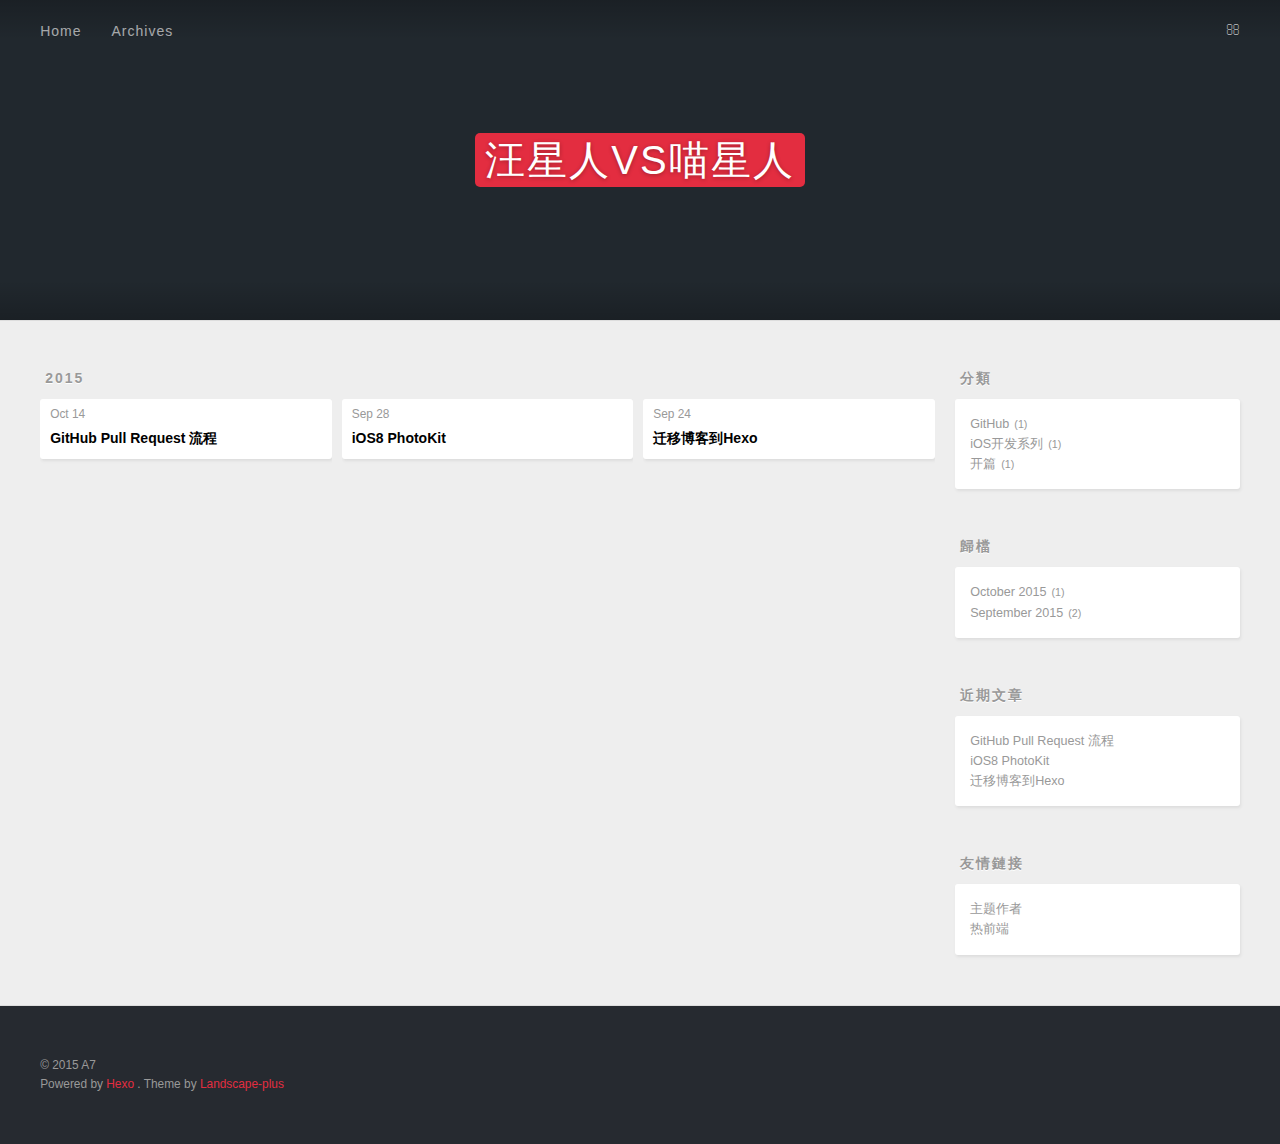
==== archives/index.html @ 498a6b26 "Site updated: 2015-10-22 16:50:09" ====
<!DOCTYPE html>
<html>
<head>
  <meta charset="utf-8">
  
  <title>Archives | 汪星人VS喵星人</title>
  <meta name="viewport" content="width=device-width, initial-scale=1, maximum-scale=1">
  <meta name="description">
<meta property="og:type" content="website">
<meta property="og:title" content="汪星人VS喵星人">
<meta property="og:url" content="http://dogvscat.github.io/archives/index.html">
<meta property="og:site_name" content="汪星人VS喵星人">
<meta property="og:description">
<meta name="twitter:card" content="summary">
<meta name="twitter:title" content="汪星人VS喵星人">
<meta name="twitter:description">
  
    <link rel="alternative" href="/atom.xml" title="汪星人VS喵星人" type="application/atom+xml">
  
  
    <link rel="icon" href="/favicon.png">
  
  <link rel="stylesheet" href="/css/style.css" type="text/css">
  <link href="//fonts.useso.com/css?family=Source+Code+Pro" rel="stylesheet" type="text/css">
  <!--[if lt IE 9]><script src="//cdnjs.cloudflare.com/ajax/libs/html5shiv/3.7/html5shiv.min.js"></script><![endif]-->
  
</head>
<body>
<div id="container">
  <div id="wrap">
    <header id="header">
  <div id="banner"></div>
  <div id="header-outer" class="outer">
    <div id="header-title" class="inner">
      <h1 id="logo-wrap">
        <a href="/" id="logo">汪星人VS喵星人</a>
      </h1>
      
    </div>
    <div id="header-inner" class="inner">
      <nav id="main-nav">
        <a id="main-nav-toggle" class="nav-icon"></a>
        
          <a class="main-nav-link" href="/">Home</a>
        
          <a class="main-nav-link" href="/archives">Archives</a>
        
      </nav>
      <nav id="sub-nav">
        
          <a id="nav-rss-link" class="nav-icon" href="/atom.xml" title="RSS Feed"></a>
        
        <a id="nav-search-btn" class="nav-icon" title="Search"></a>
      </nav>
      <div id="search-form-wrap">
        <form action="http://www.baidu.com/baidu" method="get" accept-charset="utf-8" class="search-form">
          <input type="search" name="word" maxlength="20" class="search-form-input" placeholder="Search">
          <input type="submit" value="" class="search-form-submit">
          <input name=tn type=hidden value="bds">
          <input name=cl type=hidden value="3">
          <input name=ct type=hidden value="2097152">
          <input type="hidden" name="si" value="dogvscat.github.io">
        </form>
      </div>
    </div>
  </div>
</header>
    <div class="outer">
      <section id="main">
  
  
    
    
      
      
      <section class="archives-wrap">
        <div class="archive-year-wrap">
          <a href="/archives/2015" class="archive-year">2015</a>
        </div>
        <div class="archives">
    
    <article class="archive-article archive-type-post">
  <div class="archive-article-inner">
    <header class="archive-article-header">
      <a href="/2015/10/14/github_pull-request_流程/" class="archive-article-date">
  <time datetime="2015-10-14T11:45:00.000Z" itemprop="datePublished">Oct 14</time>
</a>
      
  
    <h1 itemprop="name">
      <a class="archive-article-title" href="/2015/10/14/github_pull-request_流程/">GitHub Pull Request 流程</a>
    </h1>
  

    </header>
  </div>
</article>
  
    
    
    <article class="archive-article archive-type-post">
  <div class="archive-article-inner">
    <header class="archive-article-header">
      <a href="/2015/09/28/iOS8 PhotoKit/" class="archive-article-date">
  <time datetime="2015-09-28T11:04:28.000Z" itemprop="datePublished">Sep 28</time>
</a>
      
  
    <h1 itemprop="name">
      <a class="archive-article-title" href="/2015/09/28/iOS8 PhotoKit/">iOS8 PhotoKit</a>
    </h1>
  

    </header>
  </div>
</article>
  
    
    
    <article class="archive-article archive-type-post">
  <div class="archive-article-inner">
    <header class="archive-article-header">
      <a href="/2015/09/24/迁移博客到Hexo/" class="archive-article-date">
  <time datetime="2015-09-24T11:04:28.000Z" itemprop="datePublished">Sep 24</time>
</a>
      
  
    <h1 itemprop="name">
      <a class="archive-article-title" href="/2015/09/24/迁移博客到Hexo/">迁移博客到Hexo</a>
    </h1>
  

    </header>
  </div>
</article>
  
  
    </div></section>
  
</section>
      
      <aside id="sidebar">
  
    
  <div class="widget-wrap">
    <h3 class="widget-title">分類</h3>
    <div class="widget">
      <ul class="category-list"><li class="category-list-item"><a class="category-list-link" href="/categories/GitHub/">GitHub</a><span class="category-list-count">1</span></li><li class="category-list-item"><a class="category-list-link" href="/categories/iOS开发系列/">iOS开发系列</a><span class="category-list-count">1</span></li><li class="category-list-item"><a class="category-list-link" href="/categories/开篇/">开篇</a><span class="category-list-count">1</span></li></ul>
    </div>
  </div>

  
    
  
    
  
    
  <div class="widget-wrap">
    <h3 class="widget-title">歸檔</h3>
    <div class="widget">
      <ul class="archive-list"><li class="archive-list-item"><a class="archive-list-link" href="/archives/2015/10/">October 2015</a><span class="archive-list-count">1</span></li><li class="archive-list-item"><a class="archive-list-link" href="/archives/2015/09/">September 2015</a><span class="archive-list-count">2</span></li></ul>
    </div>
  </div>

  
    
  <div class="widget-wrap">
    <h3 class="widget-title">近期文章</h3>
    <div class="widget">
      <ul>
        
          <li>
            <a href="/2015/10/14/github_pull-request_流程/">GitHub Pull Request 流程</a>
          </li>
        
          <li>
            <a href="/2015/09/28/iOS8 PhotoKit/">iOS8 PhotoKit</a>
          </li>
        
          <li>
            <a href="/2015/09/24/迁移博客到Hexo/">迁移博客到Hexo</a>
          </li>
        
      </ul>
    </div>
  </div>

  
    
  <div class="widget-wrap">
    <h3 class="widget-title">友情鏈接</h3>
    <div class="widget">
      <ul>
        
          <li>
            <a href="http://xiguabaobao.com" target="_blank">主题作者</a>
          </li>
        
          <li>
            <a href="http://reqianduan.com" target="_blank">热前端</a>
          </li>
        
      </ul>
    </div>
  </div>

  
</aside>
      
    </div>
    <footer id="footer">
  
  <div class="outer">
    <div id="footer-info" class="inner">
      &copy; 2015 A7<br>
      Powered by <a href="http://hexo.io/" target="_blank">Hexo</a>
      .
      Theme by <a href="https://github.com/xiangming/landscape-plus" target="_blank">Landscape-plus</a>
    </div>
  </div>
</footer>
  </div>
  <nav id="mobile-nav">
  
    <a href="/" class="mobile-nav-link">Home</a>
  
    <a href="/archives" class="mobile-nav-link">Archives</a>
  
</nav>
  <!-- totop start -->
<div id="totop">
<a title="返回頂部"><img src="/img/scrollup.png"/></a>
</div>

<!-- totop end -->

<!-- 多说公共js代码 start -->
<script type="text/javascript">
var duoshuoQuery = {short_name:"A7"};
  (function() {
    var ds = document.createElement('script');
    ds.type = 'text/javascript';ds.async = true;
    ds.src = (document.location.protocol == 'https:' ? 'https:' : 'http:') + '//static.duoshuo.com/embed.js';
    ds.charset = 'UTF-8';
    (document.getElementsByTagName('head')[0]
     || document.getElementsByTagName('body')[0]).appendChild(ds);
  })();
  </script>
<!-- 多说公共js代码 end -->


<!-- 百度分享 start -->

<div id="article-share-box" class="article-share-box">
  <div id="bdshare" class="bdsharebuttonbox article-share-links">
    <a class="article-share-weibo" data-cmd="tsina" title="分享到新浪微博"></a>
    <a class="article-share-weixin" data-cmd="weixin" title="分享到微信"></a>
    <a class="article-share-qq" data-cmd="sqq" title="分享到QQ"></a>
    <a class="article-share-renren" data-cmd="renren" title="分享到人人网"></a>
    <a class="article-share-more" data-cmd="more" title="更多"></a>
  </div>
</div>
<script>
  function SetShareData(cmd, config) {
    if (shareDataTitle && shareDataUrl) {
      config.bdText = shareDataTitle;
      config.bdUrl = shareDataUrl;
    }
    return config;
  }
  window._bd_share_config={
    "common":{onBeforeClick: SetShareData},
    "share":{"bdCustomStyle":"/css/bdshare.css"}
  };
  with(document)0[(getElementsByTagName('head')[0]||body).appendChild(createElement('script')).src='http://bdimg.share.baidu.com/static/api/js/share.js?cdnversion='+~(-new Date()/36e5)];
</script>

<!-- 百度分享 end -->

<script src="//cdnjs.cloudflare.com/ajax/libs/jquery/1.11.1/jquery.min.js"></script>




<script src="/js/script.js" type="text/javascript"></script>

</div>
</body>
</html>
---- css/style.css ----
body {
  zoom: 1;
  width: 100%;
}
body:before,
body:after {
  content: "";
  display: table;
}
body:after {
  clear: both;
}
html,
body,
div,
span,
applet,
object,
iframe,
h1,
h2,
h3,
h4,
h5,
h6,
p,
blockquote,
pre,
a,
abbr,
acronym,
address,
big,
cite,
code,
del,
dfn,
em,
img,
ins,
kbd,
q,
s,
samp,
small,
strike,
strong,
sub,
sup,
tt,
var,
dl,
dt,
dd,
ol,
ul,
li,
fieldset,
form,
label,
legend,
table,
caption,
tbody,
tfoot,
thead,
tr,
th,
td {
  margin: 0;
  padding: 0;
  border: 0;
  outline: 0;
  font-weight: inherit;
  font-style: inherit;
  font-family: inherit;
  font-size: 100%;
  vertical-align: baseline;
}
body {
  line-height: 1;
  color: #000;
  background: #fff;
}
ol,
ul {
  list-style: none;
}
table {
  border-collapse: separate;
  border-spacing: 0;
  vertical-align: middle;
}
caption,
th,
td {
  text-align: left;
  font-weight: normal;
  vertical-align: middle;
}
a img {
  border: none;
}
input,
button {
  margin: 0;
  padding: 0;
}
input::-moz-focus-inner,
button::-moz-focus-inner {
  border: 0;
  padding: 0;
}
@font-face {
  font-family: FontAwesome;
  font-style: normal;
  font-weight: normal;
  src: url("http://libs.useso.com/js/font-awesome/4.2.0/fonts/fontawesome-webfont.eot?v=#4.0.3");
  src: url("http://libs.useso.com/js/font-awesome/4.2.0/fonts/fontawesome-webfont.eot?#iefix&v=#4.0.3") format("embedded-opentype"), url("http://libs.useso.com/js/font-awesome/4.2.0/fonts/fontawesome-webfont.woff?v=#4.0.3") format("woff"), url("http://libs.useso.com/js/font-awesome/4.2.0/fonts/fontawesome-webfont.ttf?v=#4.0.3") format("truetype"), url("http://libs.useso.com/js/font-awesome/4.2.0/fonts/fontawesome-webfont.svg#fontawesomeregular?v=#4.0.3") format("svg");
}
html,
body,
#container {
  height: 100%;
}
body {
  background: #eee;
  font: 14px/1.6em "微软雅黑", "Microsoft Yahei", "Droid Sans", Helvetica Neue, Helvetica, Arial, sans-serif;
  -webkit-text-size-adjust: 100%;
}
.outer {
  zoom: 1;
  max-width: 1220px;
  margin: 0 auto;
  padding: 0 10px;
}
.outer:before,
.outer:after {
  content: "";
  display: table;
}
.outer:after {
  clear: both;
}
.inner {
  display: inline;
  float: left;
  width: 98.33333333333333%;
  margin: 0 0.833333333333333%;
}
.left,
.alignleft {
  float: left;
}
.right,
.alignright {
  float: right;
}
.clear {
  clear: both;
}
#container {
  position: relative;
}
.mobile-nav-on {
  overflow: hidden;
}
#wrap {
  height: 100%;
  width: 100%;
  position: absolute;
  top: 0;
  left: 0;
  -webkit-transition: 0.2s ease-out;
  -moz-transition: 0.2s ease-out;
  -o-transition: 0.2s ease-out;
  -ms-transition: 0.2s ease-out;
  transition: 0.2s ease-out;
  z-index: 1;
  background: #eee;
}
.mobile-nav-on #wrap {
  left: 280px;
}
@media screen and (min-width: 768px) {
  #main {
    display: inline;
    float: left;
    width: 73.33333333333333%;
    margin: 0 0.833333333333333%;
  }
}
.article-date,
.article-category-link,
.archive-year,
.widget-title {
  text-decoration: none;
  text-transform: uppercase;
  letter-spacing: 2px;
  color: #999;
  margin-bottom: 1em;
  margin-left: 5px;
  line-height: 1em;
  text-shadow: 0 1px #fff;
  font-weight: bold;
}
.article-inner,
.archive-article-inner {
  background: #fff;
  -webkit-box-shadow: 1px 2px 3px #ddd;
  box-shadow: 1px 2px 3px #ddd;
  -webkit-border-radius: 3px;
  border-radius: 3px;
}
.article-entry h1,
.widget h1,
.article-entry h2,
.widget h2,
.article-entry h3,
.widget h3,
.article-entry h4,
.widget h4,
.article-entry h5,
.widget h5,
.article-entry h6,
.widget h6 {
  font-weight: bold;
  color: #000;
  font-family: "Droid Serif", Georgia, Serif;
}
.article-entry h1 a,
.widget h1 a,
.article-entry h2 a,
.widget h2 a,
.article-entry h3 a,
.widget h3 a,
.article-entry h4 a,
.widget h4 a,
.article-entry h5 a,
.widget h5 a,
.article-entry h6 a,
.widget h6 a {
  color: #000;
  text-decoration: none;
}
.article-entry h1 a:hover,
.widget h1 a:hover,
.article-entry h2 a:hover,
.widget h2 a:hover,
.article-entry h3 a:hover,
.widget h3 a:hover,
.article-entry h4 a:hover,
.widget h4 a:hover,
.article-entry h5 a:hover,
.widget h5 a:hover,
.article-entry h6 a:hover,
.widget h6 a:hover {
  color: #e32d40;
}
.article-entry h2,
.widget h2,
.article-entry h3,
.widget h3,
.article-entry h4,
.widget h4,
.article-entry h5,
.widget h5,
.article-entry h6,
.widget h6 {
  font-weight: 600;
  margin-bottom: 10px;
}
.article-entry h1,
.widget h1 {
  font-size: 2em;
}
.article-entry h2,
.widget h2 {
  font-size: 1.5em;
}
.article-entry h3,
.widget h3 {
  font-size: 1.3em;
}
.article-entry h4,
.widget h4 {
  font-size: 1.2em;
}
.article-entry h5,
.widget h5 {
  font-size: 1em;
}
.article-entry h6,
.widget h6 {
  font-size: 1em;
  color: #999;
}
.article-entry hr,
.widget hr {
  border: 1px dashed #ddd;
}
.article-entry strong,
.widget strong {
  font-weight: bold;
}
.article-entry em,
.widget em,
.article-entry cite,
.widget cite {
  font-style: italic;
}
.article-entry sup,
.widget sup,
.article-entry sub,
.widget sub {
  font-size: 0.75em;
  line-height: 0;
  position: relative;
  vertical-align: baseline;
}
.article-entry sup,
.widget sup {
  top: -0.5em;
}
.article-entry sub,
.widget sub {
  bottom: -0.2em;
}
.article-entry small,
.widget small {
  font-size: 0.85em;
}
.article-entry acronym,
.widget acronym,
.article-entry abbr,
.widget abbr {
  border-bottom: 1px dotted;
}
.article-entry ul,
.widget ul,
.article-entry ol,
.widget ol,
.article-entry dl,
.widget dl {
  margin: 0 20px;
  line-height: 1.6em;
}
.article-entry ul ul,
.widget ul ul,
.article-entry ol ul,
.widget ol ul,
.article-entry ul ol,
.widget ul ol,
.article-entry ol ol,
.widget ol ol {
  margin-top: 0;
  margin-bottom: 0;
}
.article-entry ul,
.widget ul {
  list-style: disc;
}
.article-entry ol,
.widget ol {
  list-style: decimal;
}
.article-entry dt,
.widget dt {
  font-weight: bold;
}
#header {
  height: 320px;
  position: relative;
  border-bottom: 1px solid #ddd;
}
#header:before,
#header:after {
  content: "";
  position: absolute;
  left: 0;
  right: 0;
  height: 40px;
}
#header:before {
  top: 0;
  background: -webkit-linear-gradient(rgba(0,0,0,0.2), transparent);
  background: -moz-linear-gradient(rgba(0,0,0,0.2), transparent);
  background: -o-linear-gradient(rgba(0,0,0,0.2), transparent);
  background: -ms-linear-gradient(rgba(0,0,0,0.2), transparent);
  background: linear-gradient(rgba(0,0,0,0.2), transparent);
}
#header:after {
  bottom: 0;
  background: -webkit-linear-gradient(transparent, rgba(0,0,0,0.2));
  background: -moz-linear-gradient(transparent, rgba(0,0,0,0.2));
  background: -o-linear-gradient(transparent, rgba(0,0,0,0.2));
  background: -ms-linear-gradient(transparent, rgba(0,0,0,0.2));
  background: linear-gradient(transparent, rgba(0,0,0,0.2));
}
#header-outer {
  height: 100%;
  position: relative;
}
#header-inner {
  position: relative;
  overflow: hidden;
}
#banner {
  position: absolute;
  top: 0;
  left: 0;
  width: 100%;
  height: 100%;
  background: #21282e;
  -webkit-background-size: cover;
  -moz-background-size: cover;
  background-size: cover;
  z-index: -1;
}
#header-title {
  text-align: center;
  height: 40px;
  position: absolute;
  top: 50%;
  left: 0;
  margin-top: -20px;
}
#logo,
#subtitle {
  text-decoration: none;
  color: #fff;
  font-weight: 300;
  text-shadow: 0 1px 4px rgba(0,0,0,0.3);
}
#logo {
  font-size: 40px;
  line-height: 40px;
  letter-spacing: 2px;
  background: #e32d40;
  padding: 5px 10px;
  -webkit-border-radius: 5px;
  border-radius: 5px;
}
#subtitle {
  font-size: 16px;
  line-height: 16px;
  letter-spacing: 1px;
  color: #687e91;
}
#subtitle-wrap {
  margin-top: 16px;
}
#main-nav {
  float: left;
  margin-left: -15px;
}
.nav-icon,
.main-nav-link {
  float: left;
  color: #fff;
  opacity: 0.6;
  -ms-filter: "progid:DXImageTransform.Microsoft.Alpha(Opacity=60)";
  filter: alpha(opacity=60);
  text-decoration: none;
  text-shadow: 0 1px rgba(0,0,0,0.2);
  -webkit-transition: opacity 0.2s;
  -moz-transition: opacity 0.2s;
  -o-transition: opacity 0.2s;
  -ms-transition: opacity 0.2s;
  transition: opacity 0.2s;
  display: block;
  padding: 20px 15px;
}
.nav-icon:hover,
.main-nav-link:hover {
  opacity: 1;
  -ms-filter: none;
  filter: none;
}
.nav-icon {
  font-family: FontAwesome;
  text-align: center;
  font-size: 14px;
  width: 14px;
  height: 14px;
  padding: 20px 15px;
  position: relative;
  cursor: pointer;
}
.main-nav-link {
  font-weight: 300;
  letter-spacing: 1px;
}
@media screen and (max-width: 479px) {
  .main-nav-link {
    display: none;
  }
}
#main-nav-toggle {
  display: none;
}
#main-nav-toggle:before {
  content: "\f0c9";
}
@media screen and (max-width: 479px) {
  #main-nav-toggle {
    display: block;
  }
}
#sub-nav {
  float: right;
  margin-right: -15px;
}
#nav-rss-link:before {
  content: "\f09e";
}
#nav-search-btn:before {
  content: "\f002";
}
#search-form-wrap {
  position: absolute;
  top: 15px;
  width: 150px;
  height: 30px;
  right: -150px;
  opacity: 0;
  -ms-filter: "progid:DXImageTransform.Microsoft.Alpha(Opacity=0)";
  filter: alpha(opacity=0);
  -webkit-transition: 0.2s ease-out;
  -moz-transition: 0.2s ease-out;
  -o-transition: 0.2s ease-out;
  -ms-transition: 0.2s ease-out;
  transition: 0.2s ease-out;
}
#search-form-wrap.on {
  opacity: 1;
  -ms-filter: none;
  filter: none;
  right: 0;
}
@media screen and (max-width: 479px) {
  #search-form-wrap {
    width: 100%;
    right: -100%;
  }
}
.search-form {
  position: absolute;
  top: 0;
  left: 0;
  right: 0;
  background: #fff;
  padding: 5px 15px;
  -webkit-border-radius: 15px;
  border-radius: 15px;
  -webkit-box-shadow: 0 0 10px rgba(0,0,0,0.3);
  box-shadow: 0 0 10px rgba(0,0,0,0.3);
}
.search-form-input {
  border: none;
  background: none;
  color: #000;
  width: 100%;
  font: 13px "微软雅黑", "Microsoft Yahei", "Droid Sans", Helvetica Neue, Helvetica, Arial, sans-serif;
  outline: none;
}
.search-form-input::-webkit-search-results-decoration,
.search-form-input::-webkit-search-cancel-button {
  -webkit-appearance: none;
}
.search-form-submit {
  position: absolute;
  top: 50%;
  right: 10px;
  margin-top: -7px;
  font: 13px FontAwesome;
  border: none;
  background: none;
  color: #bbb;
  cursor: pointer;
}
.search-form-submit:hover,
.search-form-submit:focus {
  color: #777;
}
.article {
  margin: 50px 0;
}
.article-inner {
  overflow: hidden;
}
.article-meta {
  zoom: 1;
}
.article-meta:before,
.article-meta:after {
  content: "";
  display: table;
}
.article-meta:after {
  clear: both;
}
.article-date {
  float: left;
}
.article-category {
  float: left;
  line-height: 1em;
  color: #ccc;
  text-shadow: 0 1px #fff;
  margin-left: 8px;
}
.article-category:before {
  content: "\2022";
}
.article-category-link {
  margin: 0 12px 1em;
}
.article-header {
  padding: 20px 20px 0;
}
.article-title {
  text-decoration: none;
  font-size: 2em;
  font-weight: bold;
  color: #000;
  line-height: 1.1em;
  -webkit-transition: color 0.2s;
  -moz-transition: color 0.2s;
  -o-transition: color 0.2s;
  -ms-transition: color 0.2s;
  transition: color 0.2s;
}
a.article-title:hover {
  color: #e32d40;
}
.article-entry {
  zoom: 1;
  color: #000;
  padding: 0 20px;
}
.article-entry:before,
.article-entry:after {
  content: "";
  display: table;
}
.article-entry:after {
  clear: both;
}
.article-entry p,
.article-entry table {
  line-height: 1.6em;
  margin: 1.6em 0;
}
.article-entry h1,
.article-entry h2,
.article-entry h3,
.article-entry h4,
.article-entry h5,
.article-entry h6 {
  font-weight: bold;
}
.article-entry h1,
.article-entry h2,
.article-entry h3,
.article-entry h4,
.article-entry h5,
.article-entry h6 {
  line-height: 1.1em;
  margin: 1.1em 0;
}
.article-entry a {
  color: #e32d40;
  text-decoration: none;
}
.article-entry a:hover {
  text-decoration: underline;
}
.article-entry ul,
.article-entry ol,
.article-entry dl {
  margin-top: 1.6em;
  margin-bottom: 1.6em;
}
.article-entry img,
.article-entry video {
  max-width: 100%;
  height: auto;
  display: block;
  margin: auto;
}
.article-entry iframe {
  border: none;
}
.article-entry table {
  width: 100%;
  border-collapse: collapse;
  border-spacing: 0;
}
.article-entry th {
  font-weight: bold;
  border-bottom: 3px solid #ddd;
  padding-bottom: 0.5em;
}
.article-entry td {
  border-bottom: 1px solid #ddd;
  padding: 10px 0;
}
.article-entry blockquote {
  font-family: "Droid Serif", Georgia, Serif;
  margin: 1.6em 0;
  padding: 0 0.8em;
  border-left: 4px solid #ddd;
  color: #777;
}
.article-entry blockquote footer {
  font-size: 14px;
  margin: 1.6em 0;
  font-family: "微软雅黑", "Microsoft Yahei", "Droid Sans", Helvetica Neue, Helvetica, Arial, sans-serif;
}
.article-entry blockquote footer cite:before {
  content: "—";
  padding: 0 0.5em;
}
.article-entry .pullquote {
  text-align: left;
  width: 45%;
  margin: 0;
}
.article-entry .pullquote.left {
  margin-left: 0.5em;
  margin-right: 1em;
}
.article-entry .pullquote.right {
  margin-right: 0.5em;
  margin-left: 1em;
}
.article-entry .caption {
  color: #999;
  display: block;
  font-size: 0.9em;
  margin-top: 0.5em;
  position: relative;
  text-align: center;
}
.article-entry .video-container {
  position: relative;
  padding-top: 56.25%;
  height: 0;
  overflow: hidden;
}
.article-entry .video-container iframe,
.article-entry .video-container object,
.article-entry .video-container embed {
  position: absolute;
  top: 0;
  left: 0;
  width: 100%;
  height: 100%;
  margin-top: 0;
}
.article-more-link a {
  display: inline-block;
  line-height: 1em;
  padding: 6px 15px;
  -webkit-border-radius: 15px;
  border-radius: 15px;
  background: #eee;
  color: #999;
  text-shadow: 0 1px #fff;
  text-decoration: none;
}
.article-more-link a:hover {
  background: #e32d40;
  color: #fff;
  text-decoration: none;
  text-shadow: 0 1px #c01a2b;
}
.article-footer {
  zoom: 1;
  font-size: 0.85em;
  line-height: 1.6em;
  border-top: 2px solid #ddd;
  padding-top: 1.6em;
  margin: 0 20px 20px;
}
.article-footer:before,
.article-footer:after {
  content: "";
  display: table;
}
.article-footer:after {
  clear: both;
}
.article-footer a {
  color: #999;
  text-decoration: none;
}
.article-footer a:hover {
  color: #000;
}
.article-tag-list-item {
  float: left;
  margin-right: 10px;
}
.article-tag-list-link:before {
  content: "#";
}
.article-comment-link {
  float: right;
}
.article-comment-link:before {
  content: "\f075";
  font-family: FontAwesome;
  padding-right: 8px;
}
.article-share-link {
  cursor: pointer;
  float: right;
  margin-left: 20px;
}
.article-share-link:before {
  content: "\f064";
  font-family: FontAwesome;
  padding-right: 6px;
}
#article-nav {
  zoom: 1;
  position: relative;
}
#article-nav:before,
#article-nav:after {
  content: "";
  display: table;
}
#article-nav:after {
  clear: both;
}
@media screen and (min-width: 768px) {
  #article-nav {
    margin: 50px 0;
  }
  #article-nav:before {
    width: 8px;
    height: 8px;
    position: absolute;
    top: 50%;
    left: 50%;
    margin-top: -4px;
    margin-left: -4px;
    content: "";
    -webkit-border-radius: 50%;
    border-radius: 50%;
    background: #ddd;
    -webkit-box-shadow: 0 1px 2px #fff;
    box-shadow: 0 1px 2px #fff;
  }
}
.article-nav-link-wrap {
  text-decoration: none;
  text-shadow: 0 1px #fff;
  color: #999;
  -webkit-box-sizing: border-box;
  -moz-box-sizing: border-box;
  box-sizing: border-box;
  margin-top: 50px;
  text-align: center;
  display: block;
}
.article-nav-link-wrap:hover {
  color: #000;
}
@media screen and (min-width: 768px) {
  .article-nav-link-wrap {
    width: 50%;
    margin-top: 0;
  }
}
@media screen and (min-width: 768px) {
  #article-nav-newer {
    float: left;
    text-align: right;
    padding-right: 20px;
  }
}
@media screen and (min-width: 768px) {
  #article-nav-older {
    float: right;
    text-align: left;
    padding-left: 20px;
  }
}
.article-nav-caption {
  text-transform: uppercase;
  letter-spacing: 2px;
  color: #ddd;
  line-height: 1em;
  font-weight: bold;
}
#article-nav-newer .article-nav-caption {
  margin-right: -2px;
}
.article-nav-title {
  font-size: 0.85em;
  line-height: 1.6em;
  margin-top: 0.5em;
}
.article-share-box {
  position: absolute;
  display: none;
  background: #fff;
  -webkit-box-shadow: 1px 2px 10px rgba(0,0,0,0.2);
  box-shadow: 1px 2px 10px rgba(0,0,0,0.2);
  -webkit-border-radius: 3px;
  border-radius: 3px;
  margin-left: -145px;
  overflow: hidden;
  z-index: 1;
}
.article-share-box.on {
  display: block;
}
.article-share-input {
  width: 100%;
  background: none;
  -webkit-box-sizing: border-box;
  -moz-box-sizing: border-box;
  box-sizing: border-box;
  font: 14px "微软雅黑", "Microsoft Yahei", "Droid Sans", Helvetica Neue, Helvetica, Arial, sans-serif;
  padding: 0 15px;
  color: #000;
  outline: none;
  border: 1px solid #ddd;
  -webkit-border-radius: 3px 3px 0 0;
  border-radius: 3px 3px 0 0;
  height: 36px;
  line-height: 36px;
}
.article-share-links {
  zoom: 1;
  background: #eee;
}
.article-share-links:before,
.article-share-links:after {
  content: "";
  display: table;
}
.article-share-links:after {
  clear: both;
}
.article-share-weibo,
.article-share-weixin,
.article-share-qq,
.article-share-renren,
.article-share-more,
.article-share-twitter,
.article-share-facebook,
.article-share-pinterest,
.article-share-google {
  width: 50px;
  height: 50px;
  display: block;
  float: left;
  position: relative;
  color: #999;
  text-shadow: 0 1px #fff;
  cursor: pointer;
}
.article-share-weibo:before,
.article-share-weixin:before,
.article-share-qq:before,
.article-share-renren:before,
.article-share-more:before,
.article-share-twitter:before,
.article-share-facebook:before,
.article-share-pinterest:before,
.article-share-google:before {
  font-size: 20px;
  font-family: FontAwesome;
  width: 20px;
  height: 20px;
  position: absolute;
  top: 50%;
  left: 50%;
  margin-top: -10px;
  margin-left: -10px;
  text-align: center;
}
.article-share-weibo:hover,
.article-share-weixin:hover,
.article-share-qq:hover,
.article-share-renren:hover,
.article-share-more:hover,
.article-share-twitter:hover,
.article-share-facebook:hover,
.article-share-pinterest:hover,
.article-share-google:hover {
  color: #fff;
}
.article-share-weibo:before {
  content: "\f18a";
}
.article-share-weibo:hover {
  background: #d44137;
  text-shadow: 0 1px #b02f26;
}
.article-share-weixin:before {
  content: "\f1d7";
}
.article-share-weixin:hover {
  background: #38ad5a;
  text-shadow: 0 1px #2d8a48;
}
.article-share-qq:before {
  content: "\f1d6";
}
.article-share-qq:hover {
  background: #39b2e2;
  text-shadow: 0 1px #1d96c5;
}
.article-share-renren:before {
  content: "\f18b";
}
.article-share-renren:hover {
  background: #105ba3;
  text-shadow: 0 1px #0d4982;
}
.article-share-more:before {
  content: "\f067";
}
.article-share-more:hover {
  background: #333;
  text-shadow: 0 1px #292929;
}
.article-share-twitter:before {
  content: "\f099";
}
.article-share-twitter:hover {
  background: #00aced;
  text-shadow: 0 1px #008abe;
}
.article-share-facebook:before {
  content: "\f09a";
}
.article-share-facebook:hover {
  background: #3b5998;
  text-shadow: 0 1px #2f477a;
}
.article-share-pinterest:before {
  content: "\f0d2";
}
.article-share-pinterest:hover {
  background: #cb2027;
  text-shadow: 0 1px #a21a1f;
}
.article-share-google:before {
  content: "\f0d5";
}
.article-share-google:hover {
  background: #dd4b39;
  text-shadow: 0 1px #be3221;
}
.article-gallery {
  background: #000;
  position: relative;
}
.article-gallery-photos {
  position: relative;
  overflow: hidden;
}
.article-gallery-img {
  display: none;
  max-width: 100%;
}
.article-gallery-img:first-child {
  display: block;
}
.article-gallery-img.loaded {
  position: absolute;
  display: block;
}
.article-gallery-img img {
  display: block;
  max-width: 100%;
  margin: 0 auto;
}
#comments {
  background: #fff;
  -webkit-box-shadow: 1px 2px 3px #ddd;
  box-shadow: 1px 2px 3px #ddd;
  padding: 20px;
  border: 1px solid #ddd;
  -webkit-border-radius: 3px;
  border-radius: 3px;
  margin: 50px 0;
}
#comments a {
  color: #e32d40;
}
.archives-wrap {
  margin: 50px 0;
}
.archives {
  zoom: 1;
}
.archives:before,
.archives:after {
  content: "";
  display: table;
}
.archives:after {
  clear: both;
}
.archive-year-wrap {
  margin-bottom: 1em;
  line-height: 1em;
}
.archives {
  -webkit-column-gap: 10px;
  -moz-column-gap: 10px;
  column-gap: 10px;
}
@media screen and (min-width: 480px) and (max-width: 767px) {
  .archives {
    -webkit-column-count: 2;
    -moz-column-count: 2;
    column-count: 2;
  }
}
@media screen and (min-width: 768px) {
  .archives {
    -webkit-column-count: 3;
    -moz-column-count: 3;
    column-count: 3;
  }
}
.archive-article {
  -webkit-column-break-inside: avoid;
  page-break-inside: avoid;
  overflow: hidden;
  break-inside: avoid-column;
}
.archive-article-inner {
  padding: 10px;
  margin-bottom: 15px;
}
.archive-article-title {
  text-decoration: none;
  font-weight: bold;
  color: #000;
  -webkit-transition: color 0.2s;
  -moz-transition: color 0.2s;
  -o-transition: color 0.2s;
  -ms-transition: color 0.2s;
  transition: color 0.2s;
  line-height: 1.6em;
}
.archive-article-title:hover {
  color: #e32d40;
}
.archive-article-footer {
  margin-top: 1em;
}
.archive-article-date {
  color: #999;
  text-decoration: none;
  font-size: 0.85em;
  line-height: 1em;
  margin-bottom: 0.5em;
  display: block;
}
#page-nav {
  zoom: 1;
  margin: 50px auto;
  background: #fff;
  -webkit-box-shadow: 1px 2px 3px #ddd;
  box-shadow: 1px 2px 3px #ddd;
  border: 1px solid #ddd;
  -webkit-border-radius: 3px;
  border-radius: 3px;
  text-align: center;
  color: #999;
  overflow: hidden;
}
#page-nav:before,
#page-nav:after {
  content: "";
  display: table;
}
#page-nav:after {
  clear: both;
}
#page-nav a,
#page-nav span {
  padding: 10px 20px;
  line-height: 1;
  height: 2ex;
}
#page-nav a {
  color: #999;
  text-decoration: none;
}
#page-nav a:hover {
  background: #999;
  color: #fff;
}
#page-nav .prev {
  float: left;
}
#page-nav .next {
  float: right;
}
#page-nav .page-number {
  display: inline-block;
}
@media screen and (max-width: 479px) {
  #page-nav .page-number {
    display: none;
  }
}
#page-nav .current {
  color: #000;
  font-weight: bold;
}
#page-nav .space {
  color: #ddd;
}
#footer {
  background: #262a30;
  padding: 50px 0;
  border-top: 1px solid #ddd;
  color: #999;
}
#footer a {
  color: #e32d40;
  text-decoration: none;
}
#footer a:hover {
  text-decoration: underline;
}
#footer-info {
  line-height: 1.6em;
  font-size: 0.85em;
}
.article-entry pre,
.article-entry .highlight {
  background: #272822;
  margin: 0 -20px;
  padding: 15px 20px;
  border-style: solid;
  border-color: #ddd;
  border-width: 1px 0;
  overflow: auto;
  color: #f8f8f2;
  line-height: 22.400000000000002px;
}
.article-entry .highlight .gutter pre,
.article-entry .gist .gist-file .gist-data .line-numbers {
  color: #666;
  font-size: 0.85em;
}
.article-entry pre,
.article-entry code {
  font-family: "Source Code Pro", Consolas, Monaco, Menlo, Consolas, monospace;
}
.article-entry code {
  background: #f0f0f0;
  text-shadow: 0 1px #fff;
  font-size: 0.85em;
  padding: 0 0.3em;
  border: 1px solid #dcdcdc;
  -webkit-border-radius: 3px;
  border-radius: 3px;
}
.article-entry pre code {
  background: none;
  text-shadow: none;
  padding: 0;
  border: none;
}
.article-entry .highlight pre {
  border: none;
  margin: 0;
  padding: 0;
}
.article-entry .highlight table {
  margin: 0;
  width: auto;
}
.article-entry .highlight td {
  border: none;
  padding: 0;
}
.article-entry .highlight figcaption {
  zoom: 1;
  font-size: 0.85em;
  color: #75715e;
  line-height: 1em;
  margin-bottom: 1em;
}
.article-entry .highlight figcaption:before,
.article-entry .highlight figcaption:after {
  content: "";
  display: table;
}
.article-entry .highlight figcaption:after {
  clear: both;
}
.article-entry .highlight figcaption a {
  float: right;
}
.article-entry .highlight .gutter pre {
  text-align: right;
  padding-right: 20px;
}
.article-entry .highlight .line {
  height: 22.400000000000002px;
}
.article-entry .gist {
  margin: 0 -20px;
  border-style: solid;
  border-color: #ddd;
  border-width: 1px 0;
  background: #272822;
  padding: 15px 20px 15px 0;
}
.article-entry .gist .gist-file {
  border: none;
  font-family: "Source Code Pro", Consolas, Monaco, Menlo, Consolas, monospace;
  margin: 0;
}
.article-entry .gist .gist-file .gist-data {
  background: none;
  border: none;
}
.article-entry .gist .gist-file .gist-data .line-numbers {
  background: none;
  border: none;
  padding: 0 20px 0 0;
}
.article-entry .gist .gist-file .gist-data .line-data {
  padding: 0 !important;
}
.article-entry .gist .gist-file .highlight {
  margin: 0;
  padding: 0;
  border: none;
}
.article-entry .gist .gist-file .gist-meta {
  background: #272822;
  color: #75715e;
  font: 0.85em "微软雅黑", "Microsoft Yahei", "Droid Sans", Helvetica Neue, Helvetica, Arial, sans-serif;
  text-shadow: 0 0;
  padding: 0;
  margin-top: 1em;
  margin-left: 20px;
}
.article-entry .gist .gist-file .gist-meta a {
  color: #e32d40;
  font-weight: normal;
}
.article-entry .gist .gist-file .gist-meta a:hover {
  text-decoration: underline;
}
pre .comment,
pre .preprocessor {
  color: #75715e;
}
pre .tag {
  color: #f8f8f2;
}
pre .title,
pre .variable,
pre .regexp,
pre .ruby .constant,
pre .xml .tag .title,
pre .xml .pi,
pre .xml .doctype,
pre .html .doctype,
pre .css .id,
pre .css .class,
pre .css .pseudo {
  color: #f92672;
}
pre .number,
pre .built_in,
pre .literal,
pre .constant {
  color: #ae81ff;
}
pre .params {
  color: #fd971f;
}
pre .class,
pre .ruby .class .title,
pre .css .rules .attribute,
pre .attribute {
  color: #a6e22e;
}
pre .string,
pre .value,
pre .inheritance,
pre .header,
pre .ruby .symbol,
pre .xml .cdata {
  color: #e6db74;
}
pre .css .hexcolor {
  color: #a1efe4;
}
pre .function,
pre .python .decorator,
pre .python .title,
pre .ruby .function .title,
pre .ruby .title .keyword,
pre .perl .sub,
pre .javascript .title,
pre .coffeescript .title {
  color: #66d9ef;
}
pre .keyword,
pre .javascript .function {
  color: #66d9ef;
}
@media screen and (max-width: 479px) {
  #mobile-nav {
    position: absolute;
    top: 0;
    left: 0;
    width: 280px;
    height: 100%;
    background: #191919;
    border-right: 1px solid #fff;
  }
}
@media screen and (max-width: 479px) {
  .mobile-nav-link {
    display: block;
    color: #999;
    text-decoration: none;
    padding: 15px 20px;
    font-weight: bold;
  }
  .mobile-nav-link:hover {
    color: #fff;
  }
}
#totop {
  position: fixed;
  display: none;
  z-index: 9999;
  bottom: 5em;
  right: 1em;
  cursor: pointer;
}
@media tabletmax {
  #totop {
    display: none !important;
  }
}
@media screen and (min-width: 768px) {
  #sidebar {
    display: inline;
    float: left;
    width: 23.333333333333332%;
    margin: 0 0.833333333333333%;
  }
}
.widget-wrap {
  margin: 50px 0;
}
.widget {
  color: #777;
  text-shadow: 0 1px #fff;
  background: #fff;
  -webkit-box-shadow: 1px 2px 3px #ddd;
  box-shadow: 1px 2px 3px #ddd;
  padding: 15px;
  -webkit-border-radius: 3px;
  border-radius: 3px;
}
.widget a {
  color: #999;
  text-decoration: none;
}
.widget a:hover {
  text-decoration: underline;
  color: #e32d40;
}
.widget ul ul,
.widget ol ul,
.widget dl ul,
.widget ul ol,
.widget ol ol,
.widget dl ol,
.widget ul dl,
.widget ol dl,
.widget dl dl {
  margin-left: 15px;
  list-style: disc;
}
.widget {
  line-height: 1.6em;
  word-wrap: break-word;
  font-size: 0.9em;
}
.widget ul,
.widget ol {
  list-style: none;
  margin: 0;
}
.widget ul ul,
.widget ol ul,
.widget ul ol,
.widget ol ol {
  margin: 0 20px;
}
.widget ul ul,
.widget ol ul {
  list-style: disc;
}
.widget ul ol,
.widget ol ol {
  list-style: decimal;
}
.category-list-count,
.tag-list-count,
.archive-list-count {
  padding-left: 5px;
  color: #999;
  font-size: 0.85em;
}
.category-list-count:before,
.tag-list-count:before,
.archive-list-count:before {
  content: "(";
}
.category-list-count:after,
.tag-list-count:after,
.archive-list-count:after {
  content: ")";
}
.tagcloud a {
  margin-right: 5px;
}
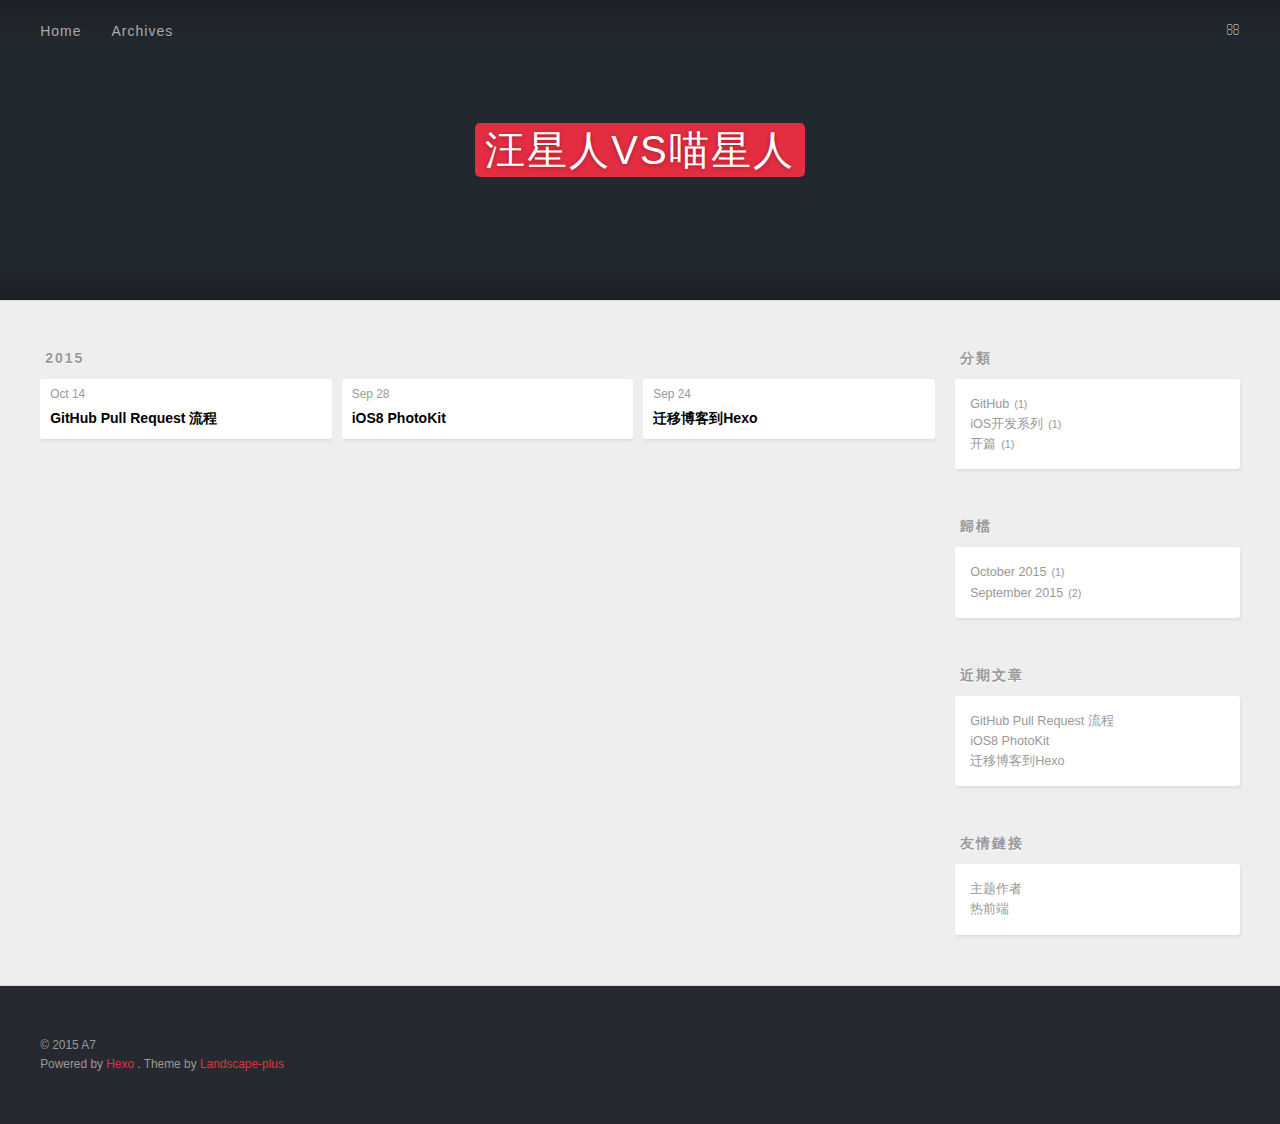
==== commit d304b42c: "Site updated: 2015-10-23 15:18:11" ====
--- a/archives/index.html
+++ b/archives/index.html
@@ -141,6 +141,8 @@
 </section>
       
       <aside id="sidebar">
+  
+    
   
     
   <div class="widget-wrap">
--- a/css/style.css
+++ b/css/style.css
@@ -369,7 +369,7 @@
   font-weight: bold;
 }
 #header {
-  height: 320px;
+  height: 300px;
   position: relative;
   border-bottom: 1px solid #ddd;
 }
@@ -1245,11 +1245,13 @@
 .article-entry pre,
 .article-entry .highlight {
   background: #272822;
-  margin: 0 -20px;
+  margin: auto;
   padding: 15px 20px;
   border-style: solid;
   border-color: #ddd;
-  border-width: 1px 0;
+  border-width: 0px 0;
+  -webkit-border-radius: 5px;
+  border-radius: 5px;
   overflow: auto;
   color: #f8f8f2;
   line-height: 22.400000000000002px;
@@ -1286,6 +1288,8 @@
 .article-entry .highlight table {
   margin: 0;
   width: auto;
+  font-size: 14px;
+  letter-spacing: 1px;
 }
 .article-entry .highlight td {
   border: none;
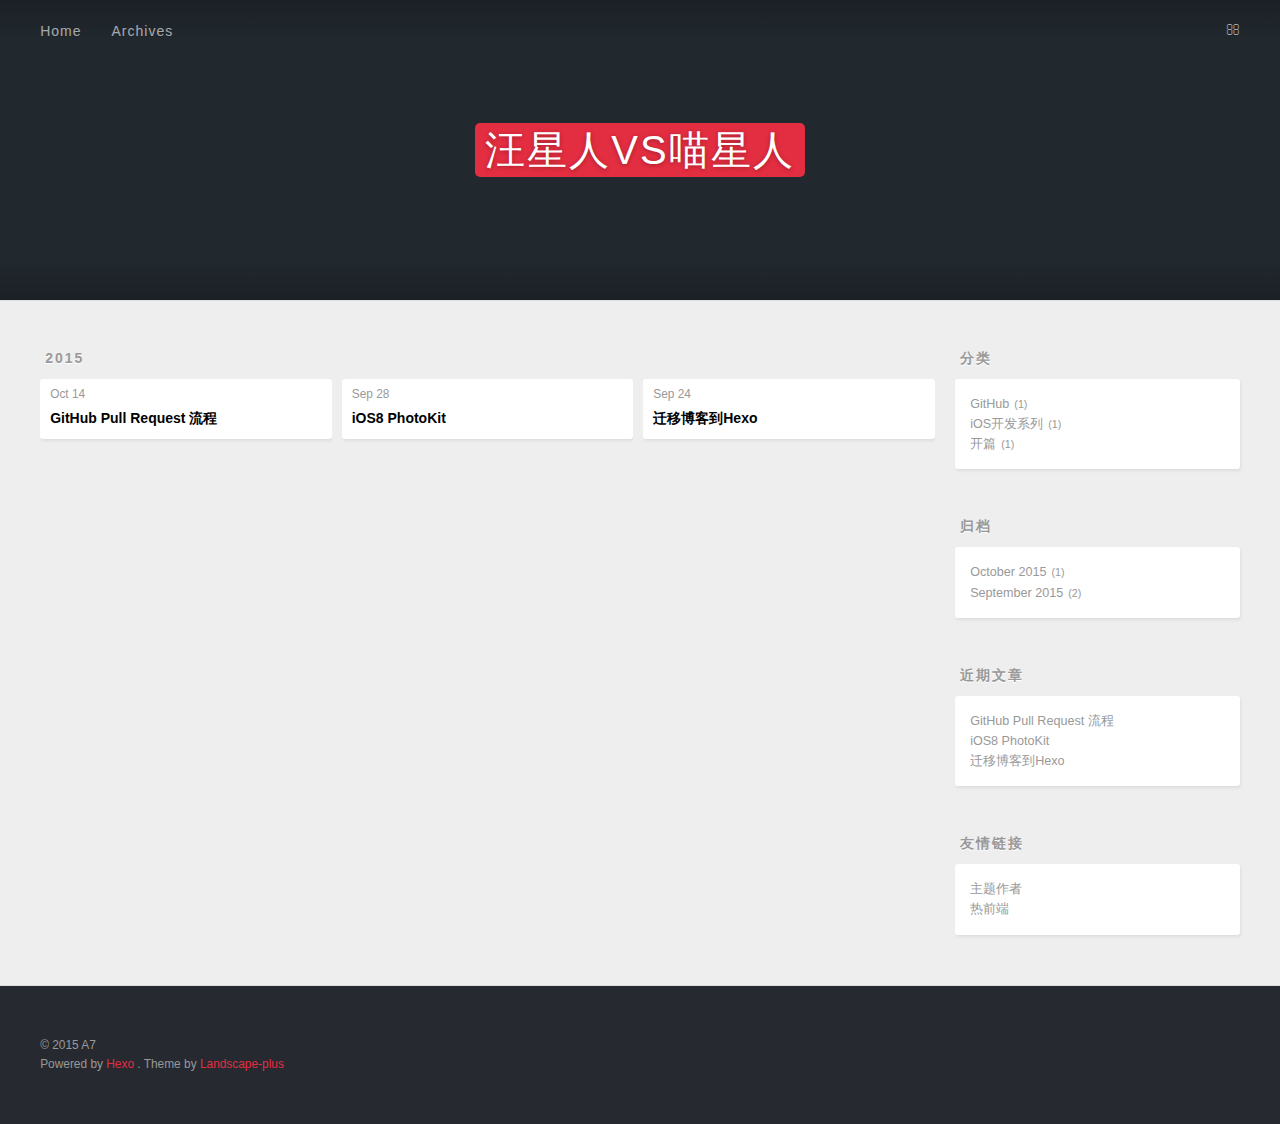
==== commit a75a739f: "Site updated: 2015-10-23 15:48:28" ====
--- a/archives/index.html
+++ b/archives/index.html
@@ -143,10 +143,8 @@
       <aside id="sidebar">
   
     
-  
-    
-  <div class="widget-wrap">
-    <h3 class="widget-title">分類</h3>
+  <div class="widget-wrap">
+    <h3 class="widget-title">分类</h3>
     <div class="widget">
       <ul class="category-list"><li class="category-list-item"><a class="category-list-link" href="/categories/GitHub/">GitHub</a><span class="category-list-count">1</span></li><li class="category-list-item"><a class="category-list-link" href="/categories/iOS开发系列/">iOS开发系列</a><span class="category-list-count">1</span></li><li class="category-list-item"><a class="category-list-link" href="/categories/开篇/">开篇</a><span class="category-list-count">1</span></li></ul>
     </div>
@@ -159,7 +157,7 @@
   
     
   <div class="widget-wrap">
-    <h3 class="widget-title">歸檔</h3>
+    <h3 class="widget-title">归档</h3>
     <div class="widget">
       <ul class="archive-list"><li class="archive-list-item"><a class="archive-list-link" href="/archives/2015/10/">October 2015</a><span class="archive-list-count">1</span></li><li class="archive-list-item"><a class="archive-list-link" href="/archives/2015/09/">September 2015</a><span class="archive-list-count">2</span></li></ul>
     </div>
@@ -191,7 +189,7 @@
   
     
   <div class="widget-wrap">
-    <h3 class="widget-title">友情鏈接</h3>
+    <h3 class="widget-title">友情链接</h3>
     <div class="widget">
       <ul>
         
@@ -232,7 +230,7 @@
 </nav>
   <!-- totop start -->
 <div id="totop">
-<a title="返回頂部"><img src="/img/scrollup.png"/></a>
+<a title="返回顶部"><img src="/img/scrollup.png"/></a>
 </div>
 
 <!-- totop end -->
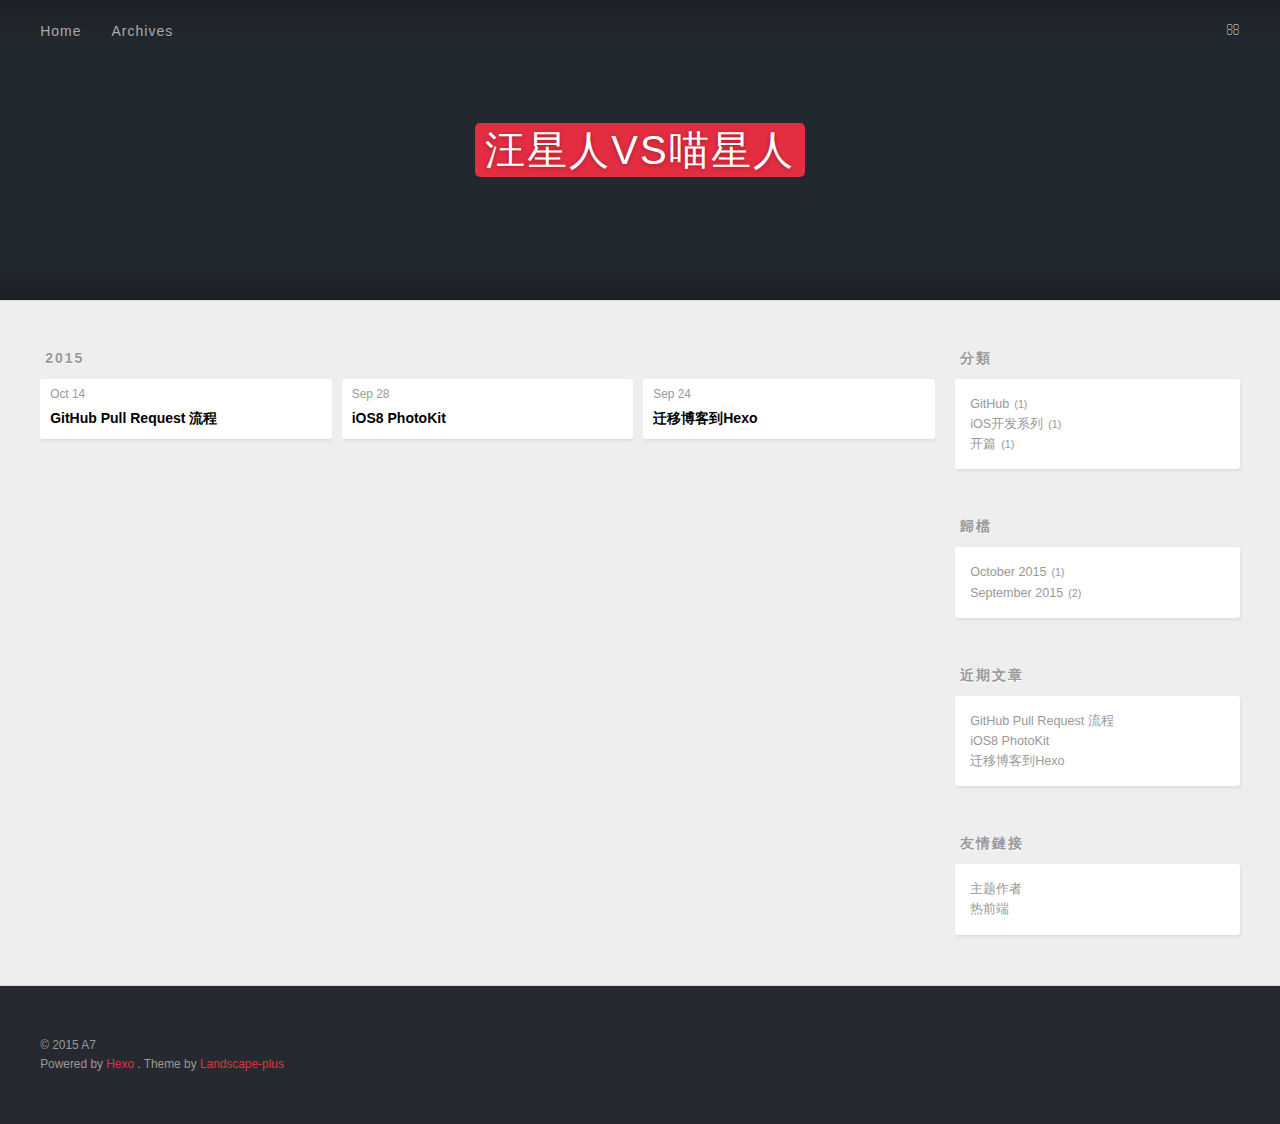
==== commit 6af4a9c3: "Site updated: 2015-10-23 15:51:34" ====
--- a/archives/index.html
+++ b/archives/index.html
@@ -144,7 +144,7 @@
   
     
   <div class="widget-wrap">
-    <h3 class="widget-title">分类</h3>
+    <h3 class="widget-title">分類</h3>
     <div class="widget">
       <ul class="category-list"><li class="category-list-item"><a class="category-list-link" href="/categories/GitHub/">GitHub</a><span class="category-list-count">1</span></li><li class="category-list-item"><a class="category-list-link" href="/categories/iOS开发系列/">iOS开发系列</a><span class="category-list-count">1</span></li><li class="category-list-item"><a class="category-list-link" href="/categories/开篇/">开篇</a><span class="category-list-count">1</span></li></ul>
     </div>
@@ -157,7 +157,7 @@
   
     
   <div class="widget-wrap">
-    <h3 class="widget-title">归档</h3>
+    <h3 class="widget-title">歸檔</h3>
     <div class="widget">
       <ul class="archive-list"><li class="archive-list-item"><a class="archive-list-link" href="/archives/2015/10/">October 2015</a><span class="archive-list-count">1</span></li><li class="archive-list-item"><a class="archive-list-link" href="/archives/2015/09/">September 2015</a><span class="archive-list-count">2</span></li></ul>
     </div>
@@ -189,7 +189,7 @@
   
     
   <div class="widget-wrap">
-    <h3 class="widget-title">友情链接</h3>
+    <h3 class="widget-title">友情鏈接</h3>
     <div class="widget">
       <ul>
         
@@ -230,14 +230,14 @@
 </nav>
   <!-- totop start -->
 <div id="totop">
-<a title="返回顶部"><img src="/img/scrollup.png"/></a>
+<a title="返回頂部"><img src="/img/scrollup.png"/></a>
 </div>
 
 <!-- totop end -->
 
 <!-- 多说公共js代码 start -->
 <script type="text/javascript">
-var duoshuoQuery = {short_name:"A7"};
+var duoshuoQuery = {short_name:"13993867"};
   (function() {
     var ds = document.createElement('script');
     ds.type = 'text/javascript';ds.async = true;
